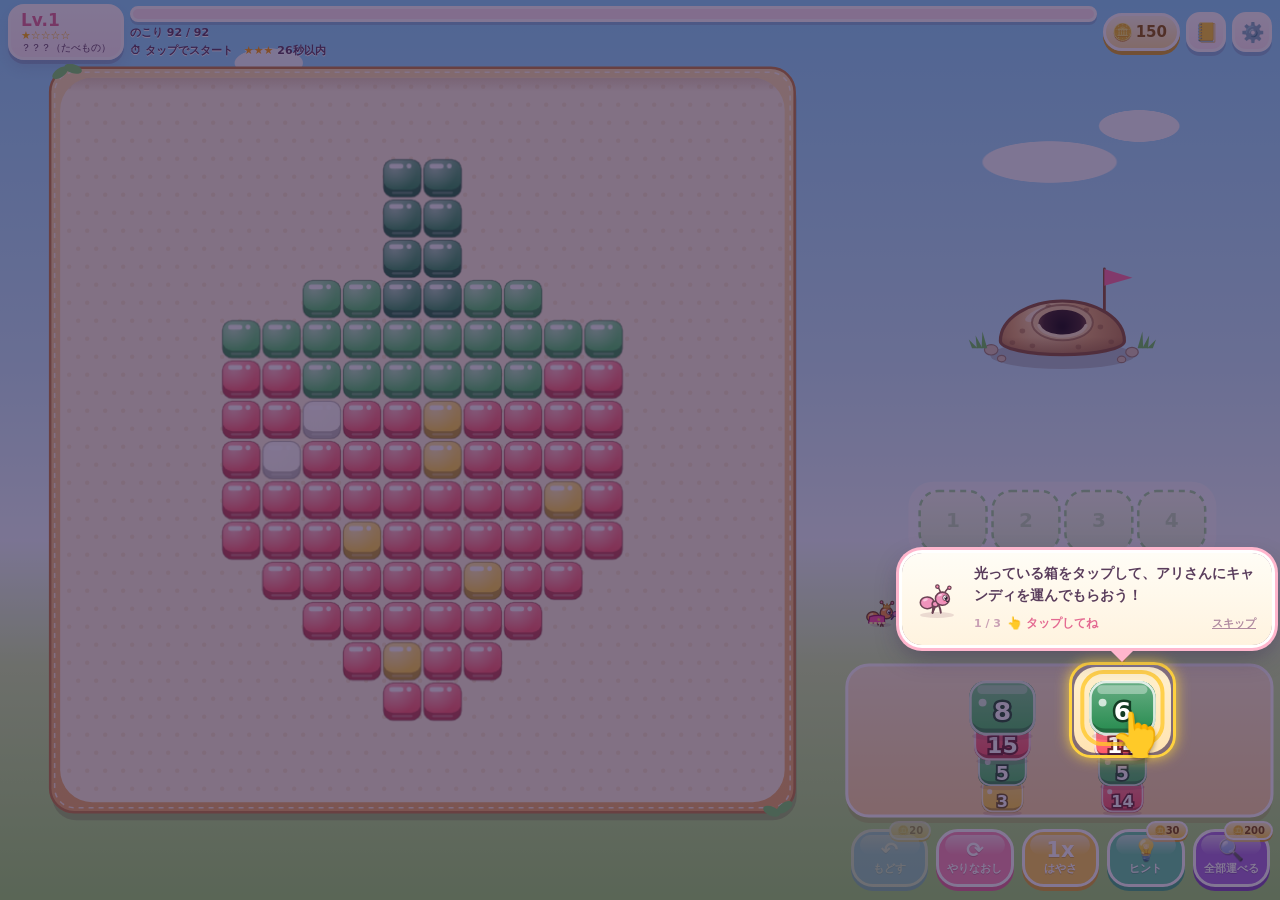
==== v2/index.html @ 857decb2 "Add v2 thinking-puzzle version under /v2/" ====
<!-- File: index.html -->
<!DOCTYPE html>
<html lang="ja">
<head>
<meta charset="UTF-8">
<meta name="viewport" content="width=device-width,initial-scale=1,maximum-scale=1,user-scalable=no,viewport-fit=cover">
<meta name="theme-color" content="#ffe3ee">
<title>アントフロー v2｜詰めアリ思考パズル</title>
<link rel="stylesheet" href="style.css">
</head>
<body>
<div id="app">
  <header>
    <div class="lv"><b id="lvNum">Lv.1</b><span id="lvStars" class="st"></span><span id="lvName">-</span></div>
    <div class="prog"><div class="bar"><i id="progBar"></i></div><span id="leftTxt">のこり 0</span></div>
    <button class="ib dev-only" id="bDevPrev">◀</button>
    <button class="ib dev-only" id="bDevNext">▶</button>
    <button class="ib dev-only" id="bDev">🛠️</button>
    <button class="ib" id="bAlbum" aria-label="アルバム">📒<em class="badge" id="albumBadge">0</em></button>
    <button class="ib" id="bSet" aria-label="設定">⚙️</button>
  </header>
  <div id="stage"><canvas id="game"></canvas><div id="tip"></div><div id="toast"></div></div>
  <footer>
    <button class="fb" id="bUndo"><span>↶</span><small>もどす</small></button>
    <button class="fb" id="bRetry"><span>⟳</span><small>やりなおし</small></button>
    <button class="fb" id="bSpeed"><span id="spdIco">1x</span><small>はやさ</small></button>
    <button class="fb" id="bHint"><span>💡</span><small>ヒント</small></button>
  </footer>
</div>

<div class="ov show" id="ov-title"><div class="card">
  <canvas id="mascot"></canvas>
  <div class="ttl" id="ttl"></div>
  <p>限られたスロットと下の入り口から<br>手順を読み切る、詰めアリ思考パズル</p>
  <button class="big" id="bPlay">あそぶ</button>
  <button class="big sec" id="bTitleHelp">あそびかた</button>
  <button class="big sec" id="bTitleAlbum">アルバム</button>
  <button class="big sec dev-only" id="bTitleDev">🛠️ 全ステージ一覧（開発）</button>
  <p class="fine">完全情報・運なし・何手でも戻せる</p>
</div></div>

<div class="ov" id="ov-help"><div class="card">
  <h2>あそびかた</h2>
  <div class="help">
    <div class="hs"><div class="e">👆</div><div><b>箱をタップ</b>箱がスロットへ移動して、同じ色のアリさんたちがキャンディを運ぶよ。列の後ろの箱も全部見えるから先読みしよう！</div></div>
    <div class="hs"><div class="e">🚪</div><div><b>下の入り口から掘り進めよう</b>Lv.3からは外枠が壁になり、下の緑のゲートからしか入れないよ。岩（灰色）は通れない壁！</div></div>
    <div class="hs"><div class="e">✋</div><div><b>長押しで確認</b>箱を長押しすると、運ばれるキャンディが光って番号が出るよ。迷ったら長押しで手順を確かめよう！</div></div>
    <div class="hs"><div class="e">💤</div><div><b>スロットは3〜4つ</b>届かない箱や余った箱はスロットに残るよ。全部埋まると渋滞！あえて1枠予約して連鎖させるのがコツ。</div></div>
    <div class="hs"><div class="e">⏪</div><div><b>何手でも戻せる</b>渋滞したら、まだ解ける地点まで一気に戻れるよ。</div></div>
    <div class="hs"><div class="e">📒</div><div><b>絵をあつめよう</b>クリアするたび、完成した絵がアルバムにたまるよ。</div></div>
  </div>
  <button class="big" id="bHelpClose">はじめる！</button>
</div></div>

<div class="ov" id="ov-load"><div class="card">
  <canvas id="loadCv"></canvas>
  <h2>ありんこ隊が準備中…</h2>
  <p class="fine">はじめての面は、パズルを作るのに数秒かかります</p>
</div></div>

<div class="ov" id="ov-clear"><div class="card">
  <div class="ctitle" id="clearTitle"></div>
  <div class="fine" id="clearLv"></div>
  <canvas id="revealCv"></canvas>
  <p id="clearName" style="font-weight:900"></p>
  <p class="cstars" id="clearStars"></p>
  <div class="chip"><span style="font-size:26px">📒</span><div class="ci">アルバム<div class="cbar"><i id="albumBar"></i></div></div><b><span id="albumCount">0</span> / <span id="albumTotal">0</span></b><em id="albumNew">NEW!</em></div>
  <div class="teaser"><canvas id="nextCv"></canvas><div><small id="nextLabel">つぎの絵（クリアで公開）</small><b id="nextName"></b></div></div>
  <button class="big pulse" id="bNext">つぎへ ▶</button>
  <button class="big sec" id="bReplay">もう一度</button>
</div></div>

<div class="ov" id="ov-jam"><div class="card">
  <div style="font-size:46px">🐜💦</div>
  <h2>コロニーが渋滞！</h2>
  <p id="jamMsg"></p>
  <button class="big" id="bJamRewind" disabled>⏪ 戻り先を調べています…</button>
  <button class="big sec" id="bJamUndo">↶ 1手もどす</button>
  <button class="big sec" id="bJamRetry">⟳ 最初から</button>
  <button class="link" id="bJamClose">盤面を見る（閉じる）</button>
</div></div>

<div class="ov" id="ov-settings"><div class="card">
  <h2>せってい</h2>
  <label class="row"><span>効果音</span><input type="checkbox" data-k="sfx"><i></i></label>
  <div class="vrow"><span>効果音の音量</span><input type="range" min="0" max="100" step="5" data-v="sfxVol" data-l="vSfx"><b id="vSfx">90</b></div>
  <label class="row"><span>BGM</span><input type="checkbox" data-k="bgm"><i></i></label>
  <div class="vrow"><span>BGMの音量</span><input type="range" min="0" max="100" step="5" data-v="bgmVol" data-l="vBgm"><b id="vBgm">70</b></div>
  <label class="row"><span>振動（対応端末のみ）</span><input type="checkbox" data-k="vib"><i></i></label>
  <label class="row"><span>アリさんのセリフ</span><input type="checkbox" data-k="talk"><i></i></label>
  <label class="row"><span>アリさんの足音（サラサラ音）</span><input type="checkbox" data-k="steps"><i></i></label>
  <label class="row"><span>色覚サポート（色ごとの記号を表示）</span><input type="checkbox" data-k="cb"><i></i></label>
  <label class="row"><span>箱を選んだら、運ばれるキャンディを半透明にする</span><input type="checkbox" data-k="wash"><i></i></label>
  <label class="row"><span>今届かない色の箱を薄く表示</span><input type="checkbox" data-k="dim"><i></i></label>
  <label class="row"><span>箱に「届く数／必要数」を表示</span><input type="checkbox" data-k="info"><i></i></label>
  <label class="row"><span>🛠️ 開発モード</span><input type="checkbox" data-k="dev"><i></i></label>
  <button class="big mint" id="bSetHelp">あそびかたを見る</button>
  <button class="big sec" id="bAppUpdate">🔄 アプリを最新に更新</button>
  <button class="big" id="bSetClose">とじる</button>
  <button class="link" id="bReset">進行状況をリセット</button>
</div></div>

<div class="ov" id="ov-album"><div class="card">
  <h2>📒 アルバム</h2>
  <p id="albumSum" class="fine"></p>
  <div class="abar"><i id="albumSumBar"></i></div>
  <div id="albumGrid" class="grid"></div>
  <button class="big" id="bAlbumClose">とじる</button>
</div></div>

<div class="ov" id="ov-view"><div class="card">
  <h2 id="viewName"></h2>
  <canvas id="viewCv"></canvas>
  <p id="viewInfo" class="fine"></p>
  <button class="big" id="bViewPlay">このステージをあそぶ</button>
  <button class="big sec" id="bViewBack">アルバムにもどる</button>
</div></div>

<div class="ov" id="ov-dev"><div class="card">
  <h2>🛠️ 全ステージ一覧</h2>
  <p id="devSum" class="fine"></p>
  <div class="devbar"><button id="bDevGen">全ステージ事前生成</button><button id="bDevAuto">▶ 自動解答</button></div>
  <div id="devGrid" class="dgrid"></div>
  <p class="fine">外＝外側の色だけで解ける割合／工夫＝届かない箱も混ぜて解ける割合</p>
  <div class="devbar"><button id="bDevClear">生成キャッシュ削除</button></div>
  <button class="big" id="bDevClose">とじる</button>
</div></div>

<canvas id="fx"></canvas>

<script>
// 読み込みチェック：各 .js の最後の行で、自分のファイル名を AF_LOADED に登録する
window.AF_LOADED = [];
window.AF_FILES = ['base.js', 'arts.js', 'raster.js', 'logic.js', 'sound.js', 'render.js', 'ui.js', 'measure.js'];
window.AF_bootErr = function (msg) {
  var c = document.querySelector('#ov-title .card');
  if (!c || c.querySelectorAll('.bootErr').length >= 4) return;
  var p = document.createElement('p');
  p.className = 'bootErr';
  p.textContent = msg;
  c.appendChild(p);
};
window.addEventListener('error', function (e) {
  var msg = e.message || '不明';
  if (/^Script error\.?$/i.test(msg)) {
    window.AF_bootErr('エラー：詳しい内容はブラウザに隠されました（F12キーの開発者ツール →「Console」で確認できます）');
    return;
  }
  var file = e.filename ? e.filename.split('/').pop().split('?')[0] : '';
  var where = file ? '（' + file + ' の ' + e.lineno + '行目）' : '';
  window.AF_bootErr('エラー：' + msg + where);
});
</script>
<script src="base.js"></script>
<script src="arts.js"></script>
<script src="raster.js"></script>
<script src="logic.js"></script>
<script src="sound.js"></script>
<script src="render.js"></script>
<script src="ui.js"></script>
<!-- 開発用：難しさの測定（不要になったら、この行と AF_FILES の 'measure.js' を消す） -->
<script src="measure.js"></script>
<script>
(function () {
  var miss = window.AF_FILES.filter(function (f) { return window.AF_LOADED.indexOf(f) < 0; });
  if (miss.length) {
    window.AF_bootErr('最初に読み込めなかったファイル：' + miss[0] + '（同じフォルダにあるか、最後まで保存できているかを確認してください）');
  }
})();
</script>
</body>
</html>
---- v2/style.css ----
/* File: style.css */
:root{--ink:#5a3d5c;--pink:#ff8fb3;--pinkd:#e46a92;--mint:#5fcf9f;--mintd:#3fae7f;--yel:#ffcf4a;--yeld:#e0ab2a;--sky:#7cc4ff;--skyd:#5a9fe0;--rf:'Hiragino Maru Gothic ProN','M PLUS Rounded 1c','Kosugi Maru','Arial Rounded MT Bold',system-ui,sans-serif}
*{box-sizing:border-box;-webkit-tap-highlight-color:transparent}
html,body{height:100%;margin:0;overflow:hidden;color:var(--ink);font-family:var(--rf);user-select:none;-webkit-user-select:none;touch-action:none}
body{background-color:#fff0f5;background-image:radial-gradient(#ffd6e5 2.2px,transparent 2.8px),radial-gradient(#d4efff 2.2px,transparent 2.8px);background-size:30px 30px;background-position:0 0,15px 15px}
#app{position:fixed;top:0;bottom:0;left:0;right:0;margin:0 auto;max-width:640px;display:flex;flex-direction:column;padding-top:env(safe-area-inset-top);padding-bottom:env(safe-area-inset-bottom)}
header{flex:0 0 60px;display:flex;align-items:center;gap:6px;padding:0 8px}
.lv{display:flex;flex-direction:column;line-height:1.12;background:#fff;border-radius:16px;padding:4px 10px;box-shadow:0 3px 0 #f3c6d6;min-width:96px}
.lv b{font-size:17px;font-weight:900;color:var(--pinkd)}
.lv .st{font-size:11px;color:#ffb300}
.lv span{font-size:10px;white-space:nowrap;overflow:hidden;text-overflow:ellipsis;max-width:110px}
.prog{flex:1;display:flex;flex-direction:column;gap:3px;min-width:0}
.bar{height:14px;border-radius:9px;background:#fff;overflow:hidden;border:2px solid #fff;box-shadow:0 2px 0 #f3c6d6}
.bar i{display:block;height:100%;width:0;border-radius:7px;background:repeating-linear-gradient(-45deg,#ff9cc0 0 8px,#ffbad3 8px 16px);transition:width .25s}
#leftTxt{font-size:11px}
.ib{position:relative;width:40px;height:40px;border:none;border-radius:14px;background:#fff;box-shadow:0 3px 0 #f3c6d6;font-size:19px;cursor:pointer;flex:0 0 auto}
.badge{position:absolute;top:-6px;right:-6px;min-width:19px;height:19px;padding:0 5px;border-radius:10px;background:#ff5a7a;color:#fff;font:900 11px/19px var(--rf);font-style:normal;display:none}
.badge.on{display:block;animation:bump .7s ease infinite alternate}
#stage{flex:1;position:relative;min-height:0}
#game{position:absolute;top:0;left:0;width:100%;height:100%;display:block}
footer{flex:0 0 76px;display:flex;gap:8px;justify-content:center;align-items:center;padding:0 10px 8px}
.fb{flex:1;max-width:120px;height:58px;border:none;border-radius:20px;color:#fff;display:flex;flex-direction:column;align-items:center;justify-content:center;font-family:var(--rf);cursor:pointer;text-shadow:0 1px 0 rgba(0,0,0,.18)}
.fb span{font-size:21px;font-weight:900;line-height:1}
.fb small{font-size:11px;font-weight:800}
#bUndo{background:var(--sky);box-shadow:0 4px 0 var(--skyd)}
#bRetry{background:var(--pink);box-shadow:0 4px 0 var(--pinkd)}
#bSpeed{background:var(--yel);box-shadow:0 4px 0 var(--yeld)}
#bHint{background:var(--mint);box-shadow:0 4px 0 var(--mintd)}
.fb:active,.ib:active,.big:active{transform:translateY(3px);box-shadow:none!important}
.fb:disabled{opacity:.45}
.flash{animation:flash .5s 3}
@keyframes flash{50%{filter:brightness(1.25);transform:scale(1.15)}}
@keyframes bump{100%{transform:scale(1.15)}}
#tip{position:absolute;left:50%;top:6px;transform:translateX(-50%);width:max-content;max-width:94%;background:rgba(255,255,255,.9);backdrop-filter:blur(4px);-webkit-backdrop-filter:blur(4px);font-size:12px;font-weight:700;line-height:1.4;padding:5px 12px;border-radius:14px;border:2px solid #ffc2d6;box-shadow:0 3px 10px rgba(90,61,92,.12);pointer-events:none;opacity:0;transition:opacity .25s;text-align:center;z-index:2}
#tip.show{opacity:1;pointer-events:auto;cursor:pointer}
#tip.fold{left:auto;right:8px;transform:none;padding:3px 9px;font-size:12px;opacity:.85}
#toast{position:absolute;left:50%;bottom:10px;transform:translate(-50%,16px);width:max-content;max-width:92%;background:rgba(90,61,92,.93);color:#fff;font-size:14px;font-weight:700;padding:9px 16px;border-radius:18px;pointer-events:none;opacity:0;transition:all .25s;z-index:3}
#toast.show{opacity:1;transform:translate(-50%,0)}
.ov{position:fixed;top:0;left:0;right:0;bottom:0;display:flex;align-items:center;justify-content:center;background:rgba(110,60,100,.32);opacity:0;pointer-events:none;transition:opacity .25s;z-index:10}
.ov.show{opacity:1;pointer-events:auto}
.card{background:#fffdf8;border-radius:28px;border:4px solid #ffd3e2;padding:18px;width:min(92vw,400px);max-height:94vh;overflow:auto;box-shadow:0 12px 40px rgba(110,60,100,.3);text-align:center;transform:scale(.9);transition:transform .3s cubic-bezier(.3,1.5,.5,1);touch-action:pan-y}
.ov.show .card{transform:scale(1)}
.card h2{margin:0 0 8px;font-size:21px;font-weight:900;color:var(--pinkd)}
.card p{margin:6px 0;font-size:14px;line-height:1.6}
.ttl,.ctitle{font-size:36px;font-weight:900;margin:2px 0 4px}
.ctitle{font-size:46px;line-height:1}
.ttl span,.ctitle span{display:inline-block;-webkit-text-stroke:1.5px #fff;text-shadow:0 3px 0 rgba(90,61,92,.2);animation:popL .6s cubic-bezier(.3,1.7,.5,1) both,wave 1.6s ease-in-out infinite}
@keyframes popL{0%{transform:scale(0) rotate(-40deg);opacity:0}100%{transform:none;opacity:1}}
@keyframes wave{50%{translate:0 -5px}}
.fine{font-size:12px!important;opacity:.65}
.big{display:block;width:100%;margin-top:10px;height:52px;border:none;border-radius:20px;background:linear-gradient(180deg,#ff9fbf,#ff7aa6);color:#fff;font:900 17px var(--rf);box-shadow:0 4px 0 var(--pinkd);cursor:pointer}
.big.sec{background:#fff1d6;color:var(--ink);box-shadow:0 4px 0 #e8cfa0}
.big.mint{background:linear-gradient(180deg,#86e3bb,#5fcf9f);box-shadow:0 4px 0 var(--mintd)}
.big:disabled{opacity:.55}
.big.pulse{animation:pulse 1.2s 1.6s ease-in-out infinite}
@keyframes pulse{50%{transform:scale(1.04)}}
.link{background:none;border:none;color:#c0507a;margin-top:12px;font:13px var(--rf);text-decoration:underline;cursor:pointer}
.row{display:flex;align-items:center;justify-content:space-between;gap:10px;padding:11px 4px;border-bottom:2px dotted #ffd3e2;font-size:14px;text-align:left;cursor:pointer}
.row input{display:none}
.row i{width:48px;height:28px;border-radius:14px;background:#e9d9e2;position:relative;flex:0 0 48px;transition:background .2s}
.row i::after{content:'';position:absolute;left:3px;top:3px;width:22px;height:22px;border-radius:50%;background:#fff;transition:left .2s}
.row input:checked+i{background:var(--mint)}
.row input:checked+i::after{left:23px}
#mascot,#loadCv{display:block;margin:0 auto;width:170px;height:130px}
#revealCv,#viewCv{display:block;margin:4px auto 0;border-radius:18px;background:#fff6e6}
.cstars span{display:inline-block;color:#ffb300;font-size:22px;animation:popL .45s cubic-bezier(.3,1.7,.5,1) both}
.chip{position:relative;display:flex;align-items:center;gap:8px;margin:8px 0 2px;padding:8px 12px;background:#fff4c9;border-radius:16px;border:2px solid #ffe08a;text-align:left}
.chip .ci{flex:1;font-size:11px;font-weight:800}
.cbar{height:8px;border-radius:5px;background:#fff;overflow:hidden;margin-top:3px}
.cbar i{display:block;height:100%;width:0;background:linear-gradient(90deg,#ffcf4a,#ff9a3c);transition:width .5s}
.chip em{position:absolute;top:-10px;right:-6px;background:#ff5a7a;color:#fff;font-style:normal;font-size:11px;font-weight:900;padding:2px 8px;border-radius:10px;transform:scale(0);transition:transform .35s cubic-bezier(.3,1.8,.5,1)}
.chip em.on{transform:scale(1) rotate(8deg)}
.teaser{display:flex;align-items:center;gap:12px;margin:6px 0 2px;padding:6px 12px;background:#f0f7ff;border-radius:16px;border:2px solid #cfe6ff;text-align:left;font-size:13px}
.teaser small{display:block;font-size:11px;opacity:.7}
.fly{position:fixed;padding:6px 6px 16px;background:#fff;border-radius:10px;box-shadow:0 8px 24px rgba(90,40,80,.3);z-index:35;transform:rotate(6deg);transition:transform .85s cubic-bezier(.55,-0.3,.5,1),opacity .85s;pointer-events:none}
.grid,.dgrid{display:grid;grid-template-columns:repeat(auto-fill,minmax(84px,1fr));gap:10px;max-height:54vh;overflow:auto;touch-action:pan-y;padding:4px}
.al{position:relative;border:none;background:#fff1d6;border-radius:16px;padding:6px 4px;display:flex;flex-direction:column;align-items:center;gap:3px;cursor:pointer;color:var(--ink);font:700 11px var(--rf);box-shadow:0 3px 0 #ecd3a8}
.al span{white-space:nowrap;overflow:hidden;text-overflow:ellipsis;max-width:100%}
.al.locked{opacity:.5;cursor:default}
.al .new{position:absolute;top:-6px;left:-4px;background:#ff5a7a;color:#fff;font-size:10px;font-weight:900;padding:1px 6px;border-radius:8px;transform:rotate(-10deg)}
.al .q{width:64px;height:64px;display:flex;align-items:center;justify-content:center;font-size:26px}
.abar{height:10px;border-radius:6px;background:#ffe8f0;overflow:hidden;margin:4px 0 8px}
.abar i{display:block;height:100%;background:linear-gradient(90deg,#ff9fbf,#ffcf4a)}
.help{text-align:left;max-height:60vh;overflow:auto;touch-action:pan-y}
.hs{display:flex;gap:10px;padding:10px;margin:6px 0;border-radius:16px;background:#fff6fa;border:2px solid #ffe0ea;font-size:13px;line-height:1.55}
.hs .e{font-size:26px;flex:0 0 34px;text-align:center}
.hs b{display:block;font-size:14px}
#fx{position:fixed;left:0;top:0;width:100vw;height:100vh;pointer-events:none;z-index:40}
.bootErr{color:#c0303a;font-size:12px!important;line-height:1.5!important;word-break:break-all}
.dev-only{display:none!important}
body.dev .ib.dev-only{display:inline-block!important}
body.dev .big.dev-only{display:block!important}
body.dev .ib{width:34px;font-size:15px}
.devbar{display:flex;gap:6px;margin:6px 0}
.devbar button{flex:1;height:38px;border:none;border-radius:12px;background:#fff1d6;color:var(--ink);font:800 13px var(--rf);cursor:pointer}
.devbar button.on{background:var(--mint);color:#fff}
.dv{border:none;background:#fff1d6;border-radius:12px;padding:6px 4px;display:flex;flex-direction:column;align-items:center;cursor:pointer;color:var(--ink);font:10px var(--rf)}
.dv.cur{outline:3px solid var(--pink)}
.dv b{font-size:11px;white-space:nowrap;overflow:hidden;max-width:100%}
.vrow{display:flex;align-items:center;gap:10px;padding:8px 4px 12px;border-bottom:2px dotted #ffd3e2;font-size:13px;text-align:left}
.vrow span{flex:0 0 auto;min-width:92px}
.vrow b{flex:0 0 32px;text-align:right;font-size:13px;color:var(--pinkd)}
.vrow input[type=range]{flex:1;-webkit-appearance:none;appearance:none;height:12px;margin:0;border-radius:7px;outline:none;touch-action:none;background:linear-gradient(90deg,var(--mint) 0 var(--p,50%),#e9d9e2 var(--p,50%) 100%)}
.vrow input[type=range]::-webkit-slider-thumb{-webkit-appearance:none;width:26px;height:26px;border-radius:50%;background:#fff;border:3px solid var(--pink);box-shadow:0 2px 0 var(--pinkd)}
.vrow input[type=range]::-moz-range-thumb{width:22px;height:22px;border-radius:50%;background:#fff;border:3px solid var(--pink)}
.vrow input[type=range]::-moz-range-track{background:transparent}
.feedrow{display:flex;gap:8px;margin-top:10px}
.feedrow .big{margin-top:0;flex:2}
.feedrow #bFeedAll{flex:1;font-size:15px}
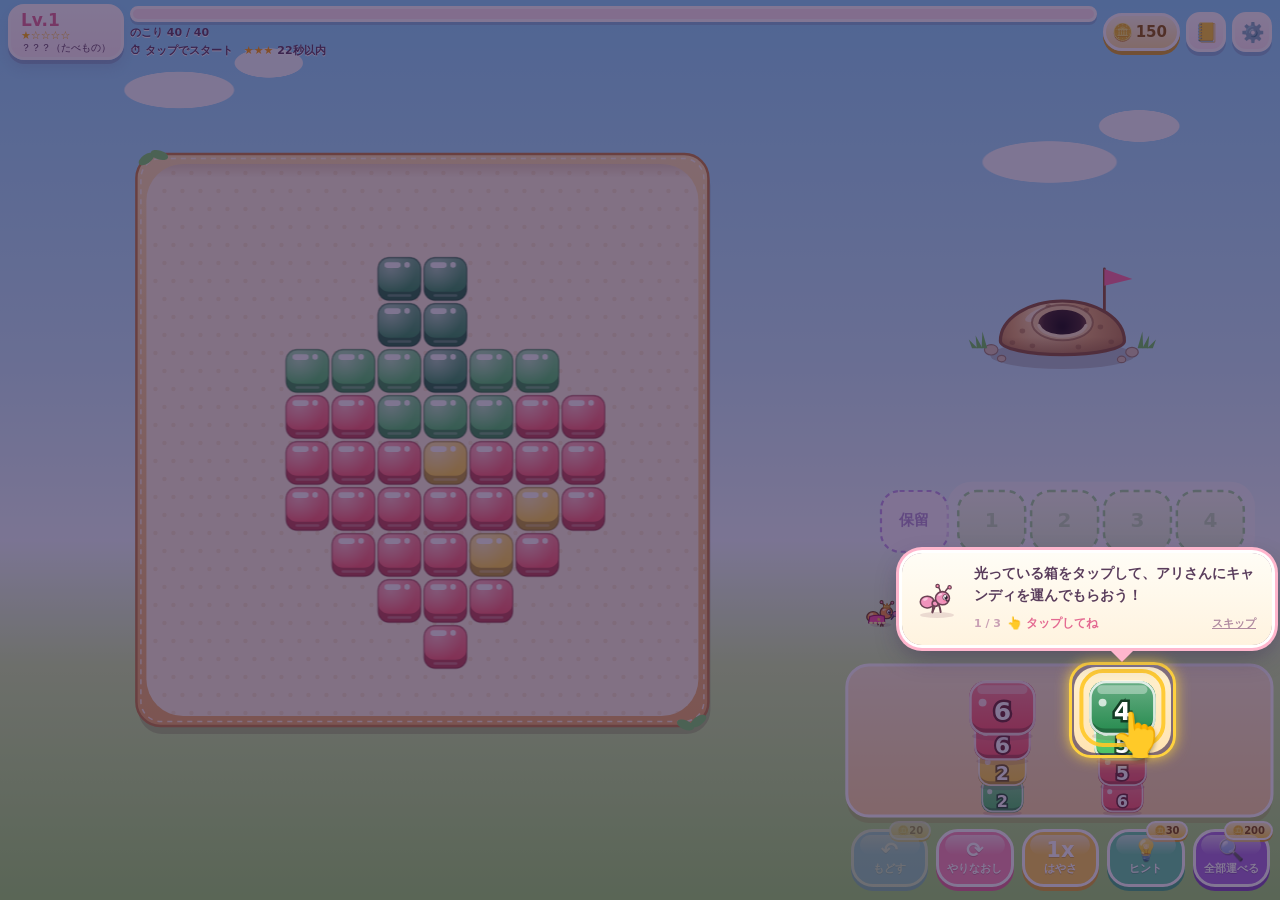
==== commit 670be953: "Overhaul v2 into chunky 10-14x14 Tsume-puzzle with 1-slot Hold" ====
--- a/v2/index.html
+++ b/v2/index.html
@@ -45,7 +45,7 @@
     <div class="hs"><div class="e">👆</div><div><b>箱をタップ</b>箱がスロットへ移動して、同じ色のアリさんたちがキャンディを運ぶよ。列の後ろの箱も全部見えるから先読みしよう！</div></div>
     <div class="hs"><div class="e">🚪</div><div><b>下の入り口から掘り進めよう</b>Lv.3からは外枠が壁になり、下の緑のゲートからしか入れないよ。岩（灰色）は通れない壁！</div></div>
     <div class="hs"><div class="e">✋</div><div><b>長押しで確認</b>箱を長押しすると、運ばれるキャンディが光って番号が出るよ。迷ったら長押しで手順を確かめよう！</div></div>
-    <div class="hs"><div class="e">💤</div><div><b>スロットは3〜4つ</b>届かない箱や余った箱はスロットに残るよ。全部埋まると渋滞！あえて1枠予約して連鎖させるのがコツ。</div></div>
+    <div class="hs"><div class="e">💤</div><div><b>スロットは3〜4つ＋保留1つ</b>届かない箱や余った箱はスロットに残るよ。左の「保留」枠に1つだけ一時退避して、奥の箱を先に出すこともできるよ！</div></div>
     <div class="hs"><div class="e">⏪</div><div><b>何手でも戻せる</b>渋滞したら、まだ解ける地点まで一気に戻れるよ。</div></div>
     <div class="hs"><div class="e">📒</div><div><b>絵をあつめよう</b>クリアするたび、完成した絵がアルバムにたまるよ。</div></div>
   </div>
--- a/v2/style.css
+++ b/v2/style.css
@@ -12,13 +12,13 @@
 .prog{flex:1;display:flex;flex-direction:column;gap:3px;min-width:0}
 .bar{height:14px;border-radius:9px;background:#fff;overflow:hidden;border:2px solid #fff;box-shadow:0 2px 0 #f3c6d6}
 .bar i{display:block;height:100%;width:0;border-radius:7px;background:repeating-linear-gradient(-45deg,#ff9cc0 0 8px,#ffbad3 8px 16px);transition:width .25s}
-#leftTxt{font-size:11px}
+#leftTxt{font-size:11px;font-variant-numeric:tabular-nums;white-space:nowrap}
 .ib{position:relative;width:40px;height:40px;border:none;border-radius:14px;background:#fff;box-shadow:0 3px 0 #f3c6d6;font-size:19px;cursor:pointer;flex:0 0 auto}
 .badge{position:absolute;top:-6px;right:-6px;min-width:19px;height:19px;padding:0 5px;border-radius:10px;background:#ff5a7a;color:#fff;font:900 11px/19px var(--rf);font-style:normal;display:none}
 .badge.on{display:block;animation:bump .7s ease infinite alternate}
 #stage{flex:1;position:relative;min-height:0}
 #game{position:absolute;top:0;left:0;width:100%;height:100%;display:block}
-footer{flex:0 0 76px;display:flex;gap:8px;justify-content:center;align-items:center;padding:0 10px 8px}
+footer{flex:0 0 76px;display:flex;gap:8px;justify-content:center;align-items:center;padding:0 10px 8px;position:relative;z-index:2;transform:translateZ(0)}
 .fb{flex:1;max-width:120px;height:58px;border:none;border-radius:20px;color:#fff;display:flex;flex-direction:column;align-items:center;justify-content:center;font-family:var(--rf);cursor:pointer;text-shadow:0 1px 0 rgba(0,0,0,.18)}
 .fb span{font-size:21px;font-weight:900;line-height:1}
 .fb small{font-size:11px;font-weight:800}
